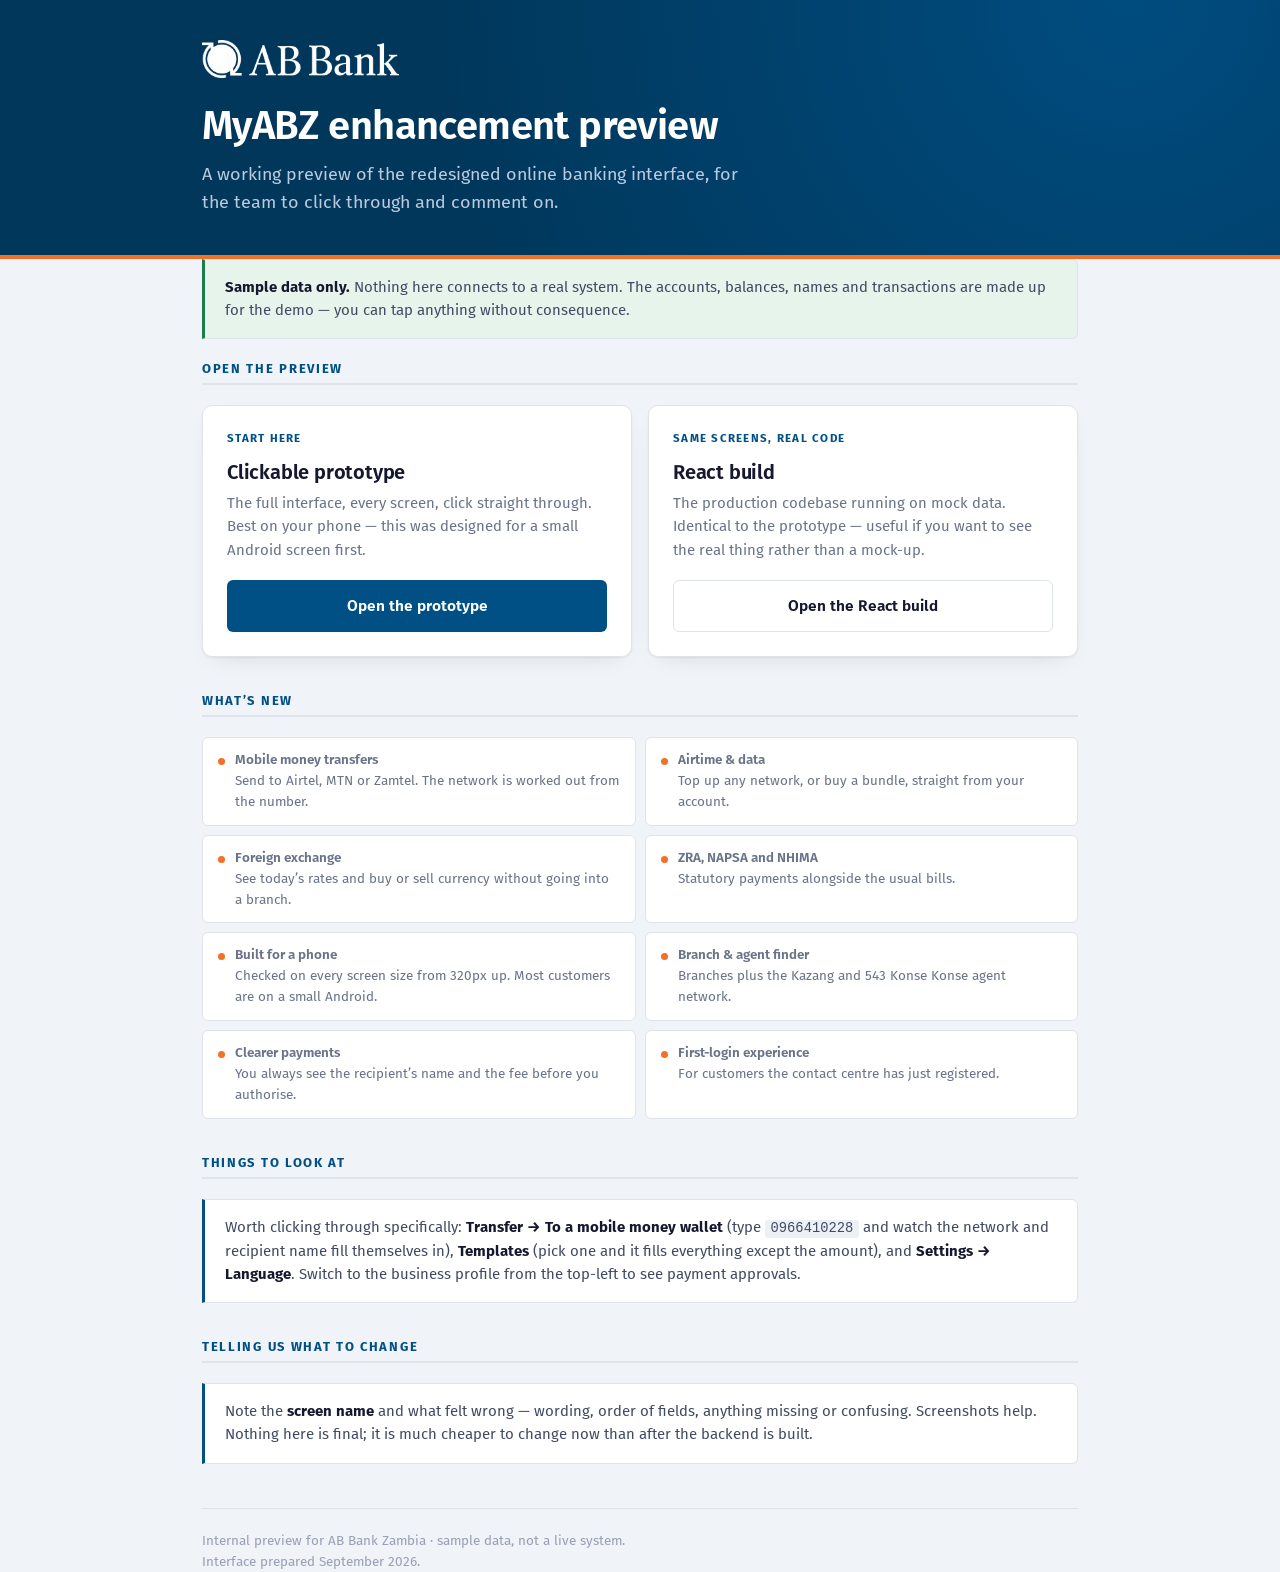
==== index.html @ 2ae435ec "MyABZ enhancement preview — clickable prototype and React build Co-Authored-By: Claude Opus 5 <norep" ====
<!doctype html>
<html lang="en">
<head>
<meta charset="utf-8">
<meta name="viewport" content="width=device-width, initial-scale=1, viewport-fit=cover">
<title>MyABZ — enhancement preview</title>
<meta name="description" content="Preview of the enhanced MyABZ online banking interface, for internal review.">
<meta name="theme-color" content="#00375B">
<link rel="icon" type="image/png" href="favicon.png">
<style>
  @font-face { font-family:"FiraGO"; font-weight:400; font-display:swap;
    src:url("prototype/fonts/firago-400.woff2") format("woff2"); }
  @font-face { font-family:"FiraGO"; font-weight:500; font-display:swap;
    src:url("prototype/fonts/firago-500.woff2") format("woff2"); }
  @font-face { font-family:"FiraGO"; font-weight:600; font-display:swap;
    src:url("prototype/fonts/firago-600.woff2") format("woff2"); }
  @font-face { font-family:"FiraGO"; font-weight:700; font-display:swap;
    src:url("prototype/fonts/firago-700.woff2") format("woff2"); }

  :root{
    --blue:#005086; --blue-600:#003D66; --blue-050:#EEF4F8;
    --navy:#00375B; --orange:#F27126;
    --ink:#16182F; --ink-2:#414A63; --ink-3:#6A7389; --ink-4:#98A0B3;
    --line:#DFE3EC; --line-2:#EBEEF4; --surface:#fff; --page:#F0F3F7;
    --ok:#1A7F4B; --ok-050:#E7F4EC;
  }
  *{box-sizing:border-box}
  body{margin:0;background:var(--page);color:var(--ink);
    font-family:"FiraGO","Segoe UI",system-ui,sans-serif;font-size:16px;line-height:1.55;
    -webkit-font-smoothing:antialiased}

  header{background:var(--navy);color:#fff;border-bottom:4px solid var(--orange);
    background-image:radial-gradient(circle at 88% 0%,rgba(0,80,134,.85),transparent 60%)}
  .in{max-width:920px;margin:0 auto;padding:0 22px}
  header .in{padding-top:40px;padding-bottom:38px}
  header img{height:38px;width:auto;display:block;margin-bottom:26px}
  h1{font-size:clamp(28px,5vw,40px);line-height:1.12;margin:0 0 12px;font-weight:600;letter-spacing:-.015em}
  .lede{color:#BCCADD;font-size:18px;margin:0;max-width:54ch}

  main{padding:34px 0 70px}
  h2{font-size:13px;letter-spacing:.13em;text-transform:uppercase;color:var(--blue);
    font-weight:700;margin:0 0 4px}
  .rule{height:2px;background:var(--line);margin:0 0 20px}

  .cards{display:grid;gap:16px;grid-template-columns:1fr;margin-bottom:34px}
  @media(min-width:720px){.cards{grid-template-columns:1fr 1fr}}
  .card{background:var(--surface);border:1px solid var(--line);border-radius:10px;
    padding:24px;display:flex;flex-direction:column;
    box-shadow:0 1px 2px rgba(22,24,47,.06),0 8px 24px -14px rgba(22,24,47,.18)}
  .card h3{margin:0 0 4px;font-size:20px;font-weight:600;letter-spacing:-.01em}
  .card .tag{font-size:11.5px;letter-spacing:.11em;text-transform:uppercase;font-weight:700;
    color:var(--blue);margin-bottom:9px}
  .card p{margin:0 0 18px;color:var(--ink-3);font-size:15px}
  .card .btn{margin-top:auto}

  .btn{display:inline-flex;align-items:center;justify-content:center;gap:9px;
    padding:13px 22px;border-radius:6px;font-weight:600;font-size:15.5px;
    text-decoration:none;border:1px solid transparent;transition:background .13s,border-color .13s}
  .btn-primary{background:var(--blue);color:#fff}
  .btn-primary:hover{background:var(--blue-600)}
  .btn-secondary{background:#fff;color:var(--ink);border-color:var(--line)}
  .btn-secondary:hover{border-color:var(--ink-4);background:#F5F7FA}
  .btn-block{width:100%}

  .note{background:#fff;border:1px solid var(--line);border-left:3px solid var(--blue);
    border-radius:0 6px 6px 0;padding:16px 20px;margin:0 0 20px;font-size:15px;color:var(--ink-2)}
  .note b{color:var(--ink)}
  .note.ok{border-left-color:var(--ok);background:var(--ok-050)}

  ul.feat{list-style:none;padding:0;margin:0;display:grid;gap:9px;
    grid-template-columns:1fr}
  @media(min-width:640px){ul.feat{grid-template-columns:1fr 1fr}}
  ul.feat li{background:#fff;border:1px solid var(--line);border-radius:6px;
    padding:12px 15px;font-size:15px;display:flex;gap:10px;align-items:flex-start}
  ul.feat .dot{width:7px;height:7px;border-radius:50%;background:var(--orange);
    margin-top:8px;flex:none}
  ul.feat b{display:block;font-weight:600}
  ul.feat span{color:var(--ink-3);font-size:13.5px}

  footer{border-top:1px solid var(--line);margin-top:44px;padding-top:22px;
    color:var(--ink-4);font-size:13.5px}
  a{color:var(--blue)}
  code{font-family:ui-monospace,Consolas,monospace;font-size:.92em;
    background:#EDF1F6;padding:.1em .4em;border-radius:3px}
</style>
</head>
<body>

<header>
  <div class="in">
    <img src="logo.png" alt="AB Bank" style="filter:brightness(0) invert(1)">
    <h1>MyABZ enhancement preview</h1>
    <p class="lede">A working preview of the redesigned online banking interface,
      for the team to click through and comment on.</p>
  </div>
</header>

<main class="in">

  <div class="note ok">
    <b>Sample data only.</b> Nothing here connects to a real system. The accounts,
    balances, names and transactions are made up for the demo &mdash; you can tap anything
    without consequence.
  </div>

  <h2>Open the preview</h2>
  <div class="rule"></div>

  <div class="cards">
    <div class="card">
      <div class="tag">Start here</div>
      <h3>Clickable prototype</h3>
      <p>The full interface, every screen, click straight through. Best on your phone &mdash;
        this was designed for a small Android screen first.</p>
      <a class="btn btn-primary btn-block" href="prototype/index.html">Open the prototype</a>
    </div>
    <div class="card">
      <div class="tag">Same screens, real code</div>
      <h3>React build</h3>
      <p>The production codebase running on mock data. Identical to the prototype &mdash;
        useful if you want to see the real thing rather than a mock-up.</p>
      <a class="btn btn-secondary btn-block" href="app/">Open the React build</a>
    </div>
  </div>

  <h2>What&rsquo;s new</h2>
  <div class="rule"></div>
  <ul class="feat">
    <li><span class="dot"></span><span><b>Mobile money transfers</b>
      Send to Airtel, MTN or Zamtel. The network is worked out from the number.</span></li>
    <li><span class="dot"></span><span><b>Airtime &amp; data</b>
      Top up any network, or buy a bundle, straight from your account.</span></li>
    <li><span class="dot"></span><span><b>Foreign exchange</b>
      See today&rsquo;s rates and buy or sell currency without going into a branch.</span></li>
    <li><span class="dot"></span><span><b>ZRA, NAPSA and NHIMA</b>
      Statutory payments alongside the usual bills.</span></li>
    <li><span class="dot"></span><span><b>Built for a phone</b>
      Checked on every screen size from 320px up. Most customers are on a small Android.</span></li>
    <li><span class="dot"></span><span><b>Branch &amp; agent finder</b>
      Branches plus the Kazang and 543 Konse Konse agent network.</span></li>
    <li><span class="dot"></span><span><b>Clearer payments</b>
      You always see the recipient&rsquo;s name and the fee before you authorise.</span></li>
    <li><span class="dot"></span><span><b>First-login experience</b>
      For customers the contact centre has just registered.</span></li>
  </ul>

  <h2 style="margin-top:34px">Things to look at</h2>
  <div class="rule"></div>
  <div class="note">
    Worth clicking through specifically:
    <b>Transfer &rarr; To a mobile money wallet</b> (type <code>0966410228</code> and watch the
    network and recipient name fill themselves in),
    <b>Templates</b> (pick one and it fills everything except the amount),
    and <b>Settings &rarr; Language</b>.
    Switch to the business profile from the top-left to see payment approvals.
  </div>

  <h2 style="margin-top:34px">Telling us what to change</h2>
  <div class="rule"></div>
  <div class="note">
    Note the <b>screen name</b> and what felt wrong &mdash; wording, order of fields, anything
    missing or confusing. Screenshots help. Nothing here is final; it is much cheaper to change
    now than after the backend is built.
  </div>

  <footer>
    Internal preview for AB Bank Zambia &middot; sample data, not a live system.<br>
    Interface prepared September 2026.
  </footer>
</main>

</body>
</html>
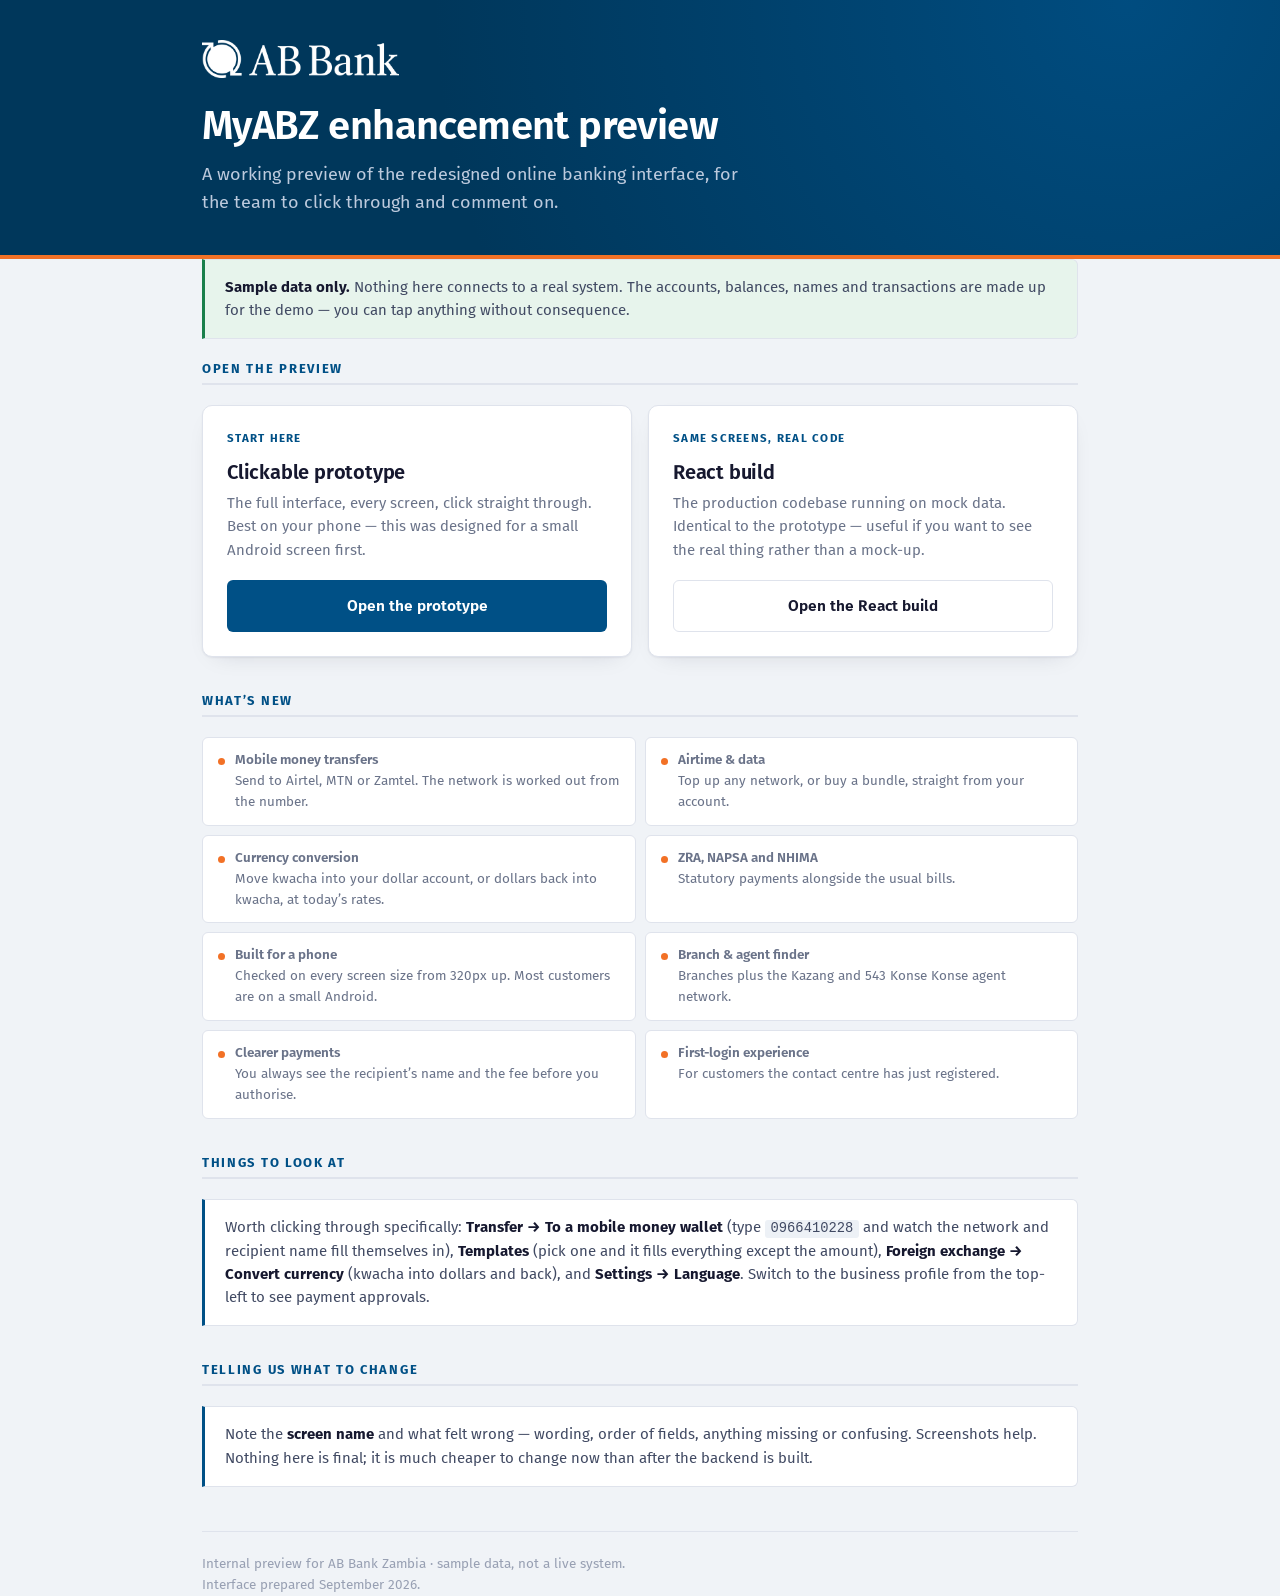
==== commit b4710f82: "Describe currency conversion on the landing page Co-Authored-By: Claude Opus 5 <noreply@anthropic.co" ====
--- a/index.html
+++ b/index.html
@@ -130,8 +130,8 @@
       Send to Airtel, MTN or Zamtel. The network is worked out from the number.</span></li>
     <li><span class="dot"></span><span><b>Airtime &amp; data</b>
       Top up any network, or buy a bundle, straight from your account.</span></li>
-    <li><span class="dot"></span><span><b>Foreign exchange</b>
-      See today&rsquo;s rates and buy or sell currency without going into a branch.</span></li>
+    <li><span class="dot"></span><span><b>Currency conversion</b>
+      Move kwacha into your dollar account, or dollars back into kwacha, at today&rsquo;s rates.</span></li>
     <li><span class="dot"></span><span><b>ZRA, NAPSA and NHIMA</b>
       Statutory payments alongside the usual bills.</span></li>
     <li><span class="dot"></span><span><b>Built for a phone</b>
@@ -151,6 +151,7 @@
     <b>Transfer &rarr; To a mobile money wallet</b> (type <code>0966410228</code> and watch the
     network and recipient name fill themselves in),
     <b>Templates</b> (pick one and it fills everything except the amount),
+    <b>Foreign exchange &rarr; Convert currency</b> (kwacha into dollars and back),
     and <b>Settings &rarr; Language</b>.
     Switch to the business profile from the top-left to see payment approvals.
   </div>
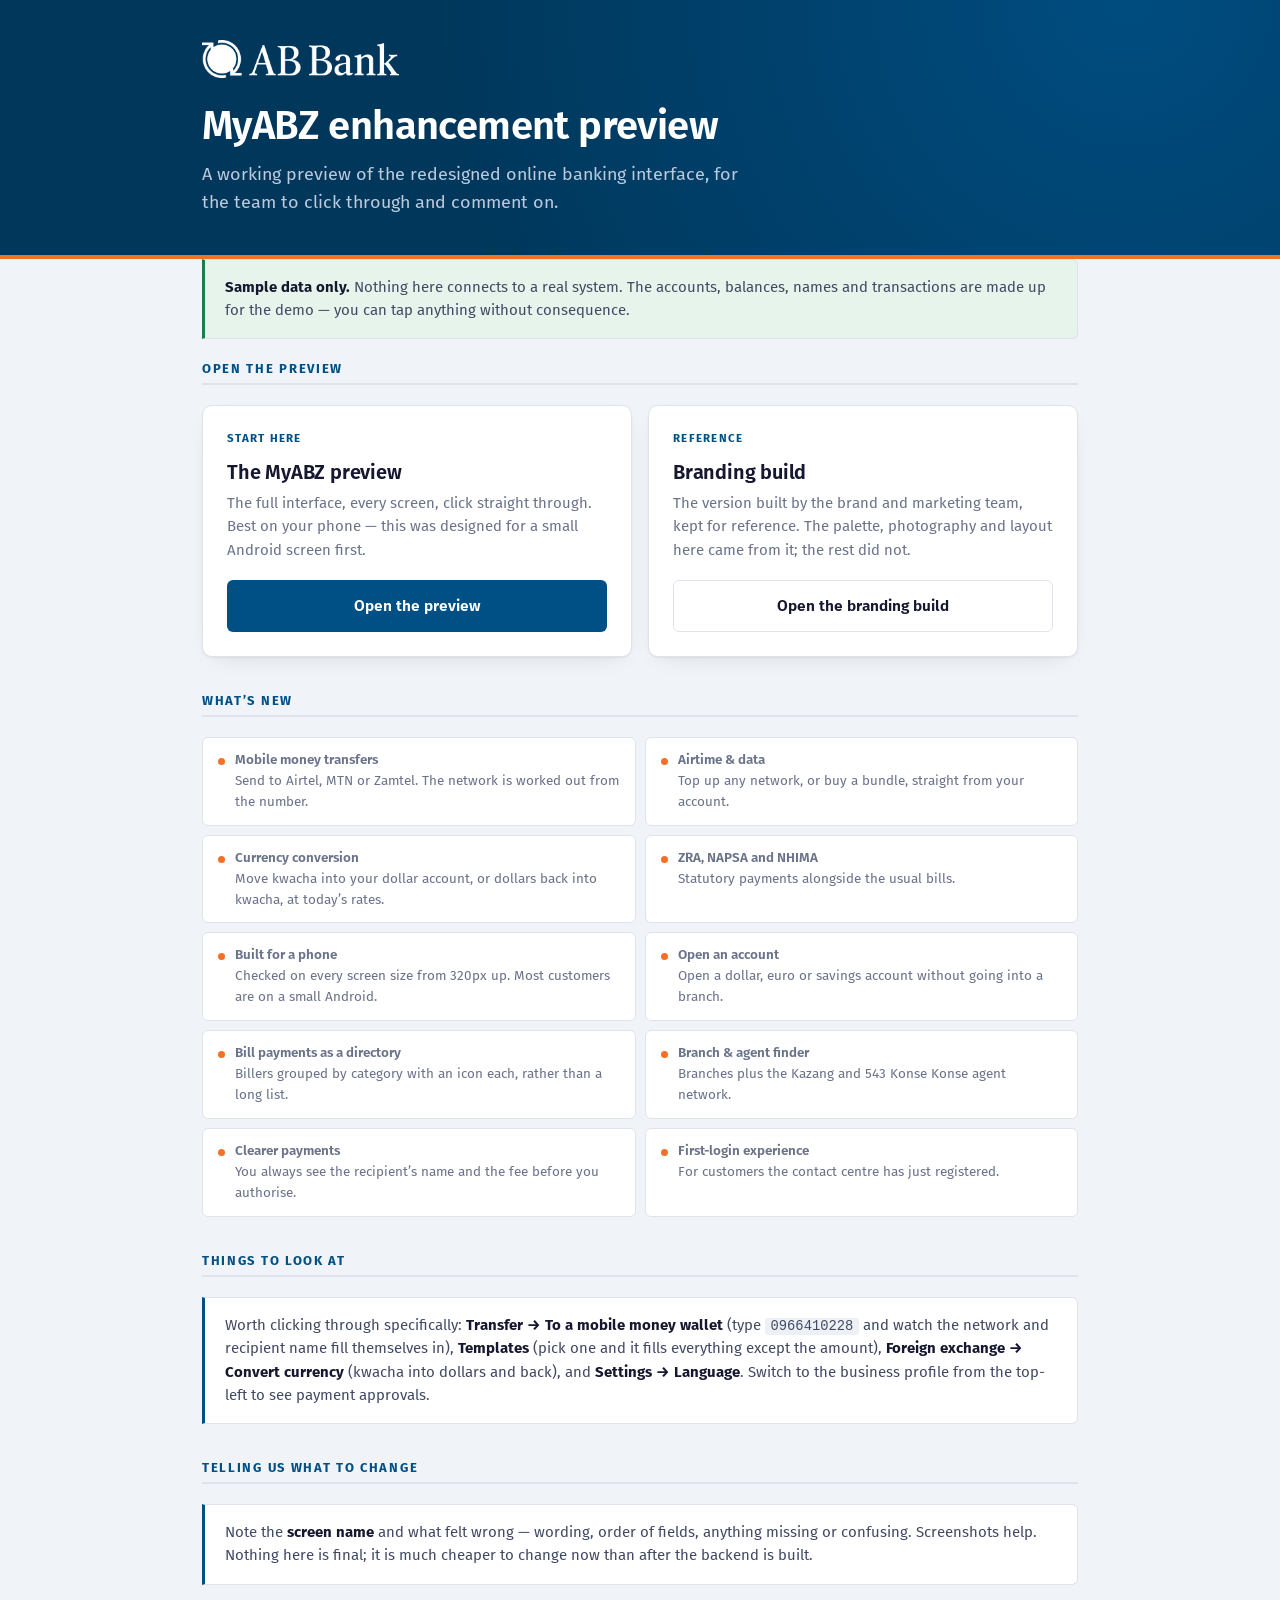
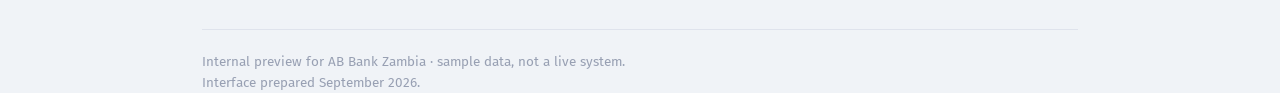
==== commit 31aa4dd8: "Deploy: account opening, the biller directory, real dates and rates Rebuild of the preview from abz-" ====
--- a/index.html
+++ b/index.html
@@ -9,13 +9,13 @@
 <link rel="icon" type="image/png" href="favicon.png">
 <style>
   @font-face { font-family:"FiraGO"; font-weight:400; font-display:swap;
-    src:url("prototype/fonts/firago-400.woff2") format("woff2"); }
+    src:url("app/fonts/firago-400.woff2") format("woff2"); }
   @font-face { font-family:"FiraGO"; font-weight:500; font-display:swap;
-    src:url("prototype/fonts/firago-500.woff2") format("woff2"); }
+    src:url("app/fonts/firago-500.woff2") format("woff2"); }
   @font-face { font-family:"FiraGO"; font-weight:600; font-display:swap;
-    src:url("prototype/fonts/firago-600.woff2") format("woff2"); }
+    src:url("app/fonts/firago-600.woff2") format("woff2"); }
   @font-face { font-family:"FiraGO"; font-weight:700; font-display:swap;
-    src:url("prototype/fonts/firago-700.woff2") format("woff2"); }
+    src:url("app/fonts/firago-700.woff2") format("woff2"); }
 
   :root{
     --blue:#005086; --blue-600:#003D66; --blue-050:#EEF4F8;
@@ -109,17 +109,17 @@
   <div class="cards">
     <div class="card">
       <div class="tag">Start here</div>
-      <h3>Clickable prototype</h3>
+      <h3>The MyABZ preview</h3>
       <p>The full interface, every screen, click straight through. Best on your phone &mdash;
         this was designed for a small Android screen first.</p>
-      <a class="btn btn-primary btn-block" href="prototype/index.html">Open the prototype</a>
+      <a class="btn btn-primary btn-block" href="app/">Open the preview</a>
     </div>
     <div class="card">
-      <div class="tag">Same screens, real code</div>
-      <h3>React build</h3>
-      <p>The production codebase running on mock data. Identical to the prototype &mdash;
-        useful if you want to see the real thing rather than a mock-up.</p>
-      <a class="btn btn-secondary btn-block" href="app/">Open the React build</a>
+      <div class="tag">Reference</div>
+      <h3>Branding build</h3>
+      <p>The version built by the brand and marketing team, kept for reference. The palette,
+        photography and layout here came from it; the rest did not.</p>
+      <a class="btn btn-secondary btn-block" href="branding/">Open the branding build</a>
     </div>
   </div>
 
@@ -136,6 +136,10 @@
       Statutory payments alongside the usual bills.</span></li>
     <li><span class="dot"></span><span><b>Built for a phone</b>
       Checked on every screen size from 320px up. Most customers are on a small Android.</span></li>
+    <li><span class="dot"></span><span><b>Open an account</b>
+      Open a dollar, euro or savings account without going into a branch.</span></li>
+    <li><span class="dot"></span><span><b>Bill payments as a directory</b>
+      Billers grouped by category with an icon each, rather than a long list.</span></li>
     <li><span class="dot"></span><span><b>Branch &amp; agent finder</b>
       Branches plus the Kazang and 543 Konse Konse agent network.</span></li>
     <li><span class="dot"></span><span><b>Clearer payments</b>
